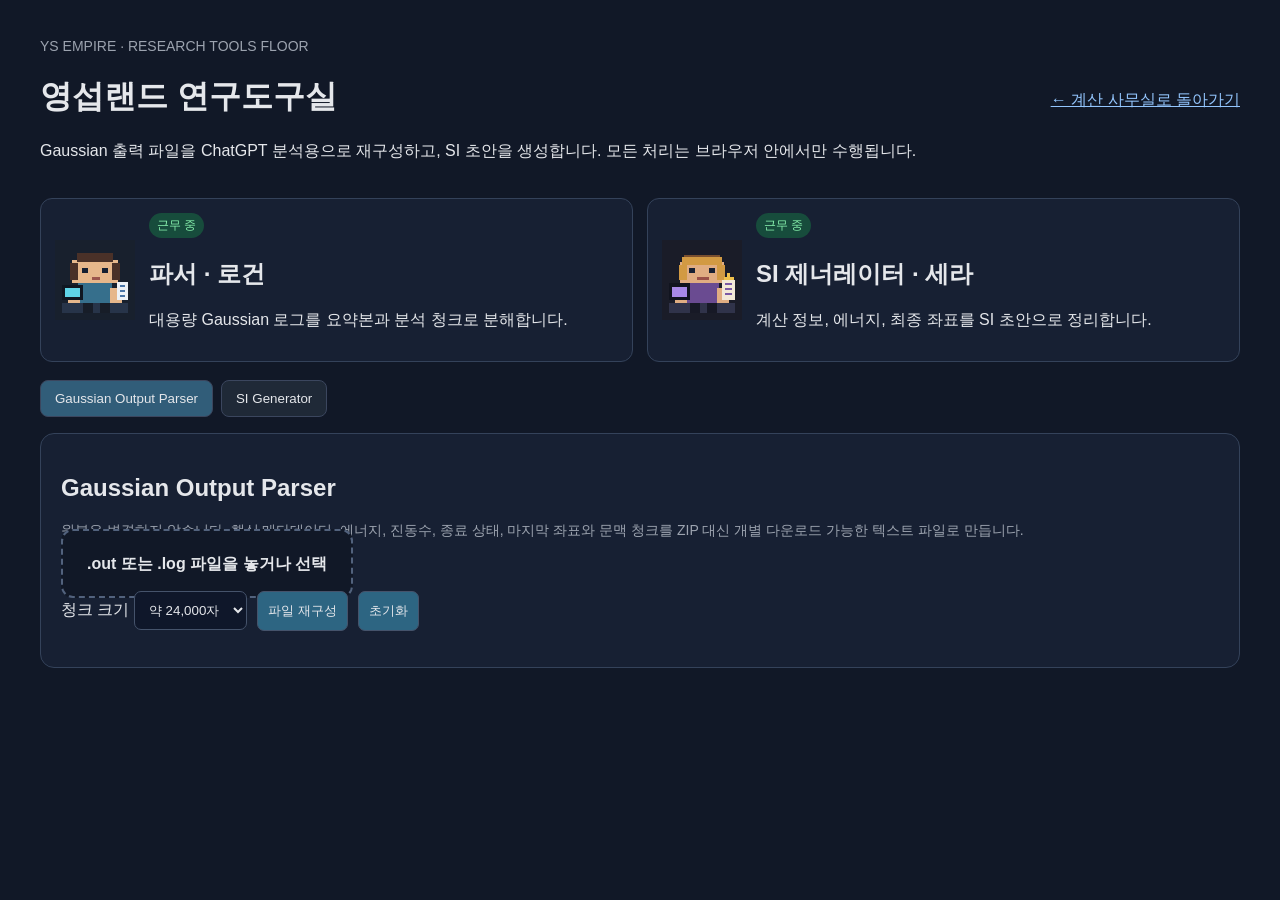
==== research-tools.html @ 0044a91e "feat: add Gaussian parser and SI generator workspace" ====
<!DOCTYPE html>
<html lang="ko" data-theme="dark">
<head>
  <meta charset="UTF-8" />
  <meta name="viewport" content="width=device-width, initial-scale=1.0" />
  <title>영섭랜드 연구도구실</title>
  <link rel="stylesheet" href="research-tools.css" />
</head>
<body class="tools-page">
  <main class="tools-shell">
    <header class="tools-head">
      <div>
        <p class="tool-note">YS EMPIRE · RESEARCH TOOLS FLOOR</p>
        <h1>영섭랜드 연구도구실</h1>
        <p>Gaussian 출력 파일을 ChatGPT 분석용으로 재구성하고, SI 초안을 생성합니다. 모든 처리는 브라우저 안에서만 수행됩니다.</p>
      </div>
      <a href="index.html">← 계산 사무실로 돌아가기</a>
    </header>

    <section class="employee-strip" aria-label="연구도구 직원">
      <article class="employee-mini">
        <img src="assets/characters/tool-parser.svg" alt="Gaussian Output Parser 직원" />
        <div><span class="status-chip">근무 중</span><h2>파서 · 로건</h2><p>대용량 Gaussian 로그를 요약본과 분석 청크로 분해합니다.</p></div>
      </article>
      <article class="employee-mini">
        <img src="assets/characters/tool-si-generator.svg" alt="SI Generator 직원" />
        <div><span class="status-chip">근무 중</span><h2>SI 제너레이터 · 세라</h2><p>계산 정보, 에너지, 최종 좌표를 SI 초안으로 정리합니다.</p></div>
      </article>
    </section>

    <nav class="tool-tabs">
      <button class="tool-tab active" data-target="parserPanel">Gaussian Output Parser</button>
      <button class="tool-tab" data-target="siPanel">SI Generator</button>
    </nav>

    <section id="parserPanel" class="tool-panel active">
      <h2>Gaussian Output Parser</h2>
      <p class="tool-note">원본은 변경하지 않습니다. 핵심 메타데이터, 에너지, 진동수, 종료 상태, 마지막 좌표와 문맥 청크를 ZIP 대신 개별 다운로드 가능한 텍스트 파일로 만듭니다.</p>
      <label id="parserDrop" class="drop-zone">
        <strong>.out 또는 .log 파일을 놓거나 선택</strong>
        <input id="parserFiles" type="file" accept=".out,.log,.txt" multiple hidden />
      </label>
      <div class="tool-controls">
        <label>청크 크기 <select id="chunkSize"><option value="12000">약 12,000자</option><option value="24000" selected>약 24,000자</option><option value="48000">약 48,000자</option></select></label>
        <button id="runParser">파일 재구성</button>
        <button id="clearParser">초기화</button>
      </div>
      <div id="parserFileList" class="file-list"></div>
      <div id="parserOutputs" class="output-list"></div>
    </section>

    <section id="siPanel" class="tool-panel">
      <h2>SI Generator</h2>
      <p class="tool-note">여러 Gaussian 파일을 선택하면 각 파일의 route section, charge/multiplicity, 종료 상태, SCF energy, thermal correction, imaginary frequency, 최종 Cartesian 좌표를 표와 문서 초안으로 정리합니다.</p>
      <label id="siDrop" class="drop-zone">
        <strong>SI에 포함할 Gaussian 파일을 놓거나 선택</strong>
        <input id="siFiles" type="file" accept=".out,.log,.txt" multiple hidden />
      </label>
      <div class="tool-controls">
        <label>제목 <input id="siTitle" value="Computational Details and Cartesian Coordinates" /></label>
        <button id="runSi">SI 초안 생성</button>
        <button id="clearSi">초기화</button>
      </div>
      <div id="siFileList" class="file-list"></div>
      <div id="siOutputs" class="output-list"></div>
    </section>
  </main>
  <script src="research-tools.js"></script>
</body>
</html>
---- research-tools.css ----
body.tools-page{margin:0;background:#111827;color:#e5e7eb;font-family:Arial,'Noto Sans KR',sans-serif}.tools-shell{max-width:1200px;margin:0 auto;padding:24px}.tools-head{display:flex;justify-content:space-between;gap:20px;align-items:center;margin-bottom:20px}.tools-head a{color:#93c5fd}.tool-tabs{display:flex;gap:8px;margin-bottom:16px}.tool-tab{padding:10px 14px;border:1px solid #3b465e;background:#1f2937;color:#e5e7eb;border-radius:8px;cursor:pointer}.tool-tab.active{background:#315d79}.tool-panel{display:none;background:#172033;border:1px solid #34425a;border-radius:14px;padding:20px}.tool-panel.active{display:block}.drop-zone{border:2px dashed #52627d;border-radius:12px;padding:24px;text-align:center;background:#111827}.drop-zone.drag{border-color:#67e8f9;background:#14283a}.tool-controls{display:flex;flex-wrap:wrap;gap:10px;margin:16px 0}.tool-controls button,.tool-controls select,.tool-controls input{padding:10px;border-radius:7px;border:1px solid #45536b;background:#0f172a;color:#e5e7eb}.tool-controls button{cursor:pointer;background:#2d6582}.file-list,.output-list{display:grid;gap:8px}.file-row,.output-card{background:#0f172a;border:1px solid #32415a;border-radius:8px;padding:10px}.mono{font-family:Consolas,monospace;white-space:pre-wrap;word-break:break-word}.tool-note{color:#9ca3af;font-size:14px}.employee-strip{display:grid;grid-template-columns:repeat(2,minmax(0,1fr));gap:14px;margin:18px 0}.employee-mini{display:flex;align-items:center;gap:14px;background:#172033;border:1px solid #34425a;border-radius:12px;padding:14px}.employee-mini img{width:80px;height:80px;image-rendering:pixelated}.status-chip{display:inline-block;padding:4px 8px;border-radius:999px;background:#174c3c;color:#86efac;font-size:12px}.progress-line{height:7px;background:#263449;border-radius:999px;overflow:hidden;margin-top:8px}.progress-line i{display:block;height:100%;background:#60a5fa}.download-link{display:inline-block;margin-right:8px;margin-top:8px;color:#93c5fd}.si-table{width:100%;border-collapse:collapse;margin-top:12px}.si-table th,.si-table td{border:1px solid #3b465e;padding:8px;text-align:left}.si-table input{width:100%;box-sizing:border-box;background:#0f172a;color:#e5e7eb;border:1px solid #45536b;padding:7px}.office-tools-floor{margin:18px 0 22px;padding:16px;border:1px solid var(--border-color,#34425a);border-radius:14px;background:var(--panel-bg,#172033)}.office-tools-floor h3{margin:0 0 12px}.office-tool-grid{display:grid;grid-template-columns:repeat(2,minmax(0,1fr));gap:12px}.office-tool-worker{display:flex;align-items:center;gap:12px;padding:12px;border:1px solid var(--border-color,#34425a);border-radius:12px;text-decoration:none;color:inherit;background:rgba(20,28,44,.65)}.office-tool-worker:hover{transform:translateY(-2px)}.office-tool-worker img{width:74px;height:74px;image-rendering:pixelated}.office-tool-worker strong,.office-tool-worker span{display:block}.office-tool-worker small{color:var(--muted,#9ca3af)}@media(max-width:720px){.employee-strip,.office-tool-grid{grid-template-columns:1fr}.tools-head{align-items:flex-start;flex-direction:column}}
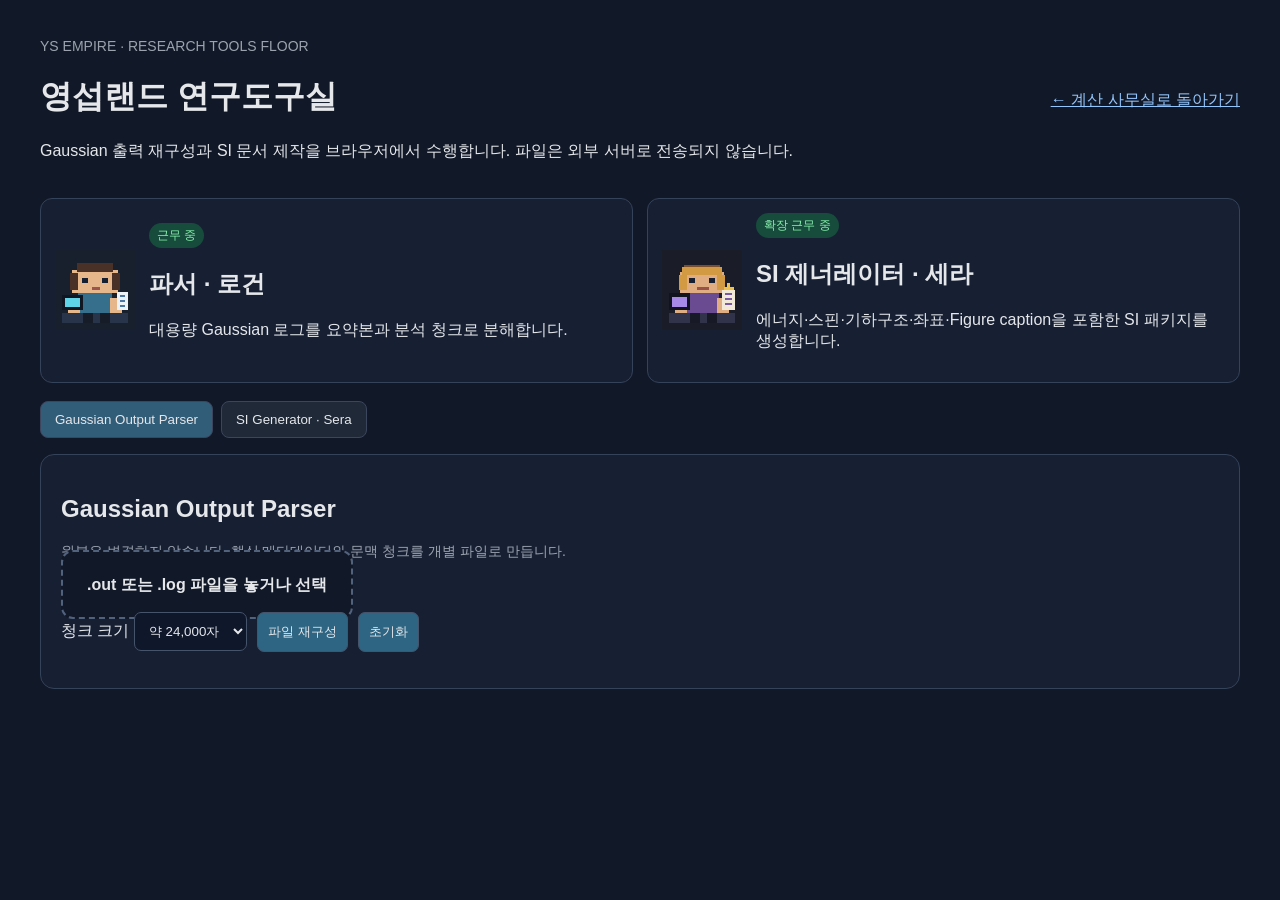
==== commit b1cbe2dc: "feat: expand Sera SI Generator workspace" ====
--- a/research-tools.html
+++ b/research-tools.html
@@ -9,62 +9,76 @@
 <body class="tools-page">
   <main class="tools-shell">
     <header class="tools-head">
-      <div>
-        <p class="tool-note">YS EMPIRE · RESEARCH TOOLS FLOOR</p>
-        <h1>영섭랜드 연구도구실</h1>
-        <p>Gaussian 출력 파일을 ChatGPT 분석용으로 재구성하고, SI 초안을 생성합니다. 모든 처리는 브라우저 안에서만 수행됩니다.</p>
-      </div>
+      <div><p class="tool-note">YS EMPIRE · RESEARCH TOOLS FLOOR</p><h1>영섭랜드 연구도구실</h1><p>Gaussian 출력 재구성과 SI 문서 제작을 브라우저에서 수행합니다. 파일은 외부 서버로 전송되지 않습니다.</p></div>
       <a href="index.html">← 계산 사무실로 돌아가기</a>
     </header>
 
-    <section class="employee-strip" aria-label="연구도구 직원">
-      <article class="employee-mini">
-        <img src="assets/characters/tool-parser.svg" alt="Gaussian Output Parser 직원" />
-        <div><span class="status-chip">근무 중</span><h2>파서 · 로건</h2><p>대용량 Gaussian 로그를 요약본과 분석 청크로 분해합니다.</p></div>
-      </article>
-      <article class="employee-mini">
-        <img src="assets/characters/tool-si-generator.svg" alt="SI Generator 직원" />
-        <div><span class="status-chip">근무 중</span><h2>SI 제너레이터 · 세라</h2><p>계산 정보, 에너지, 최종 좌표를 SI 초안으로 정리합니다.</p></div>
-      </article>
+    <section class="employee-strip">
+      <article class="employee-mini"><img src="assets/characters/tool-parser.svg" alt="Gaussian Output Parser 직원" /><div><span class="status-chip">근무 중</span><h2>파서 · 로건</h2><p>대용량 Gaussian 로그를 요약본과 분석 청크로 분해합니다.</p></div></article>
+      <article class="employee-mini featured"><img src="assets/characters/tool-si-generator.svg" alt="SI Generator 직원" /><div><span class="status-chip">확장 근무 중</span><h2>SI 제너레이터 · 세라</h2><p>에너지·스핀·기하구조·좌표·Figure caption을 포함한 SI 패키지를 생성합니다.</p></div></article>
     </section>
 
-    <nav class="tool-tabs">
-      <button class="tool-tab active" data-target="parserPanel">Gaussian Output Parser</button>
-      <button class="tool-tab" data-target="siPanel">SI Generator</button>
-    </nav>
+    <nav class="tool-tabs"><button class="tool-tab active" data-target="parserPanel">Gaussian Output Parser</button><button class="tool-tab" data-target="siPanel">SI Generator · Sera</button></nav>
 
     <section id="parserPanel" class="tool-panel active">
-      <h2>Gaussian Output Parser</h2>
-      <p class="tool-note">원본은 변경하지 않습니다. 핵심 메타데이터, 에너지, 진동수, 종료 상태, 마지막 좌표와 문맥 청크를 ZIP 대신 개별 다운로드 가능한 텍스트 파일로 만듭니다.</p>
-      <label id="parserDrop" class="drop-zone">
-        <strong>.out 또는 .log 파일을 놓거나 선택</strong>
-        <input id="parserFiles" type="file" accept=".out,.log,.txt" multiple hidden />
-      </label>
-      <div class="tool-controls">
-        <label>청크 크기 <select id="chunkSize"><option value="12000">약 12,000자</option><option value="24000" selected>약 24,000자</option><option value="48000">약 48,000자</option></select></label>
-        <button id="runParser">파일 재구성</button>
-        <button id="clearParser">초기화</button>
-      </div>
-      <div id="parserFileList" class="file-list"></div>
-      <div id="parserOutputs" class="output-list"></div>
+      <h2>Gaussian Output Parser</h2><p class="tool-note">원본은 변경하지 않습니다. 핵심 메타데이터와 문맥 청크를 개별 파일로 만듭니다.</p>
+      <label id="parserDrop" class="drop-zone"><strong>.out 또는 .log 파일을 놓거나 선택</strong><input id="parserFiles" type="file" accept=".out,.log,.txt" multiple hidden /></label>
+      <div class="tool-controls"><label>청크 크기 <select id="chunkSize"><option value="12000">약 12,000자</option><option value="24000" selected>약 24,000자</option><option value="48000">약 48,000자</option></select></label><button id="runParser">파일 재구성</button><button id="clearParser" class="secondary">초기화</button></div>
+      <div id="parserFileList" class="file-list"></div><div id="parserOutputs" class="output-list"></div>
     </section>
 
     <section id="siPanel" class="tool-panel">
-      <h2>SI Generator</h2>
-      <p class="tool-note">여러 Gaussian 파일을 선택하면 각 파일의 route section, charge/multiplicity, 종료 상태, SCF energy, thermal correction, imaginary frequency, 최종 Cartesian 좌표를 표와 문서 초안으로 정리합니다.</p>
-      <label id="siDrop" class="drop-zone">
-        <strong>SI에 포함할 Gaussian 파일을 놓거나 선택</strong>
-        <input id="siFiles" type="file" accept=".out,.log,.txt" multiple hidden />
-      </label>
-      <div class="tool-controls">
-        <label>제목 <input id="siTitle" value="Computational Details and Cartesian Coordinates" /></label>
-        <button id="runSi">SI 초안 생성</button>
-        <button id="clearSi">초기화</button>
+      <div class="sera-heading"><div><p class="tool-note">FULL WORKFLOW</p><h2>SI Generator · Sera</h2><p>기존 데스크톱 SI Generator의 데이터 처리 기능을 웹 워크플로로 이식한 버전입니다.</p></div><span id="seraStatus" class="status-chip">파일 대기</span></div>
+
+      <div class="workflow-grid">
+        <section class="form-card span-2">
+          <h3>0. Gaussian 파일 및 구조명</h3>
+          <label id="siDrop" class="drop-zone"><strong>Gaussian .out/.log 파일 또는 폴더를 선택</strong><small>브라우저 폴더 선택은 하위 폴더를 포함합니다.</small><input id="siFiles" type="file" accept=".out,.log,.txt" multiple hidden /></label>
+          <div class="inline-actions"><button id="chooseSiFiles">파일 추가</button><label class="button-like">폴더 전체 추가<input id="siFolder" type="file" webkitdirectory directory multiple hidden /></label><button id="autoGroupBtn" class="secondary">구조 자동 정렬</button><button id="clearSi" class="secondary">초기화</button></div>
+          <div id="siFileList" class="file-list"></div><div id="structureEditor" class="table-wrap"></div>
+        </section>
+
+        <section class="form-card"><h3>1. 문서 설정</h3>
+          <label>SI 제목<input id="siTitle" value="Computational Details and Cartesian Coordinates" /></label>
+          <label>Mechanism phrase<input id="mechanismPhrase" placeholder="예: O–O bond cleavage" /></label>
+          <label>출력 파일 접두어<input id="outputPrefix" value="SI_Generator" /></label>
+          <label class="check"><input id="includeAbsolute" type="checkbox" checked /> Absolute energy table 포함</label>
+          <label class="check"><input id="includeCoordinates" type="checkbox" checked /> Cartesian coordinates 포함</label>
+        </section>
+
+        <section class="form-card"><h3>2. 에너지 설정</h3>
+          <label>에너지 입력<select id="energyInputMode"><option value="auto">Gaussian에서 자동 추출</option><option value="manual-both">Absolute + Relative 수동</option><option value="manual-relative">Relative만 수동</option></select></label>
+          <label>Energy basis<select id="energyBasis"><option value="gibbs">Gibbs</option><option value="electronic">Electronic</option><option value="electronic-zpe">Electronic + ZPE</option><option value="enthalpy">Enthalpy</option><option value="current">Current/default behavior</option></select></label>
+          <label>Reference mode<select id="referenceMode"><option value="single">Single Structure</option><option value="separate">Separate Reactants</option><option value="numeric">Manual Numeric Reference</option><option value="manual-relative">Manual Relative Only</option></select></label>
+          <label>Reference 구조<select id="referenceStructure"></select></label>
+          <label>수동 reference 값<input id="manualReference" type="number" step="any" placeholder="Hartree" /></label>
+          <label>Separate reactants<input id="separateReactants" placeholder="구조명*계수 + 구조명*계수" /></label>
+        </section>
+
+        <section class="form-card span-2 manual-energy"><h3>3. 수동 에너지 표</h3><p class="tool-note">Excel에서 탭 구분 데이터를 그대로 붙여넣을 수 있습니다.</p>
+          <div class="two-col"><label>Absolute Energy Table<textarea id="manualAbsolute" rows="6" placeholder="Structure\tE\tZPE\tH\tG"></textarea></label><label>Relative Energy Table<textarea id="manualRelative" rows="6" placeholder="Structure\tΔG"></textarea></label></div>
+        </section>
+
+        <section class="form-card"><h3>4. Mulliken spin density</h3>
+          <label class="check"><input id="spinAuto" type="checkbox" checked /> 자동 분석</label>
+          <label>Tracked atoms<input id="spinAutoCount" type="number" min="1" max="20" value="6" /></label>
+          <label>수동 Atom IDs<input id="spinManualIds" placeholder="예: 1, 12, 38, 39" disabled /></label>
+          <label class="check"><input id="spinSeparateReport" type="checkbox" checked /> 강조 분석 별도 보고서 생성</label>
+        </section>
+
+        <section class="form-card"><h3>5. Key geometries</h3><p class="tool-note">한 줄마다 이름 = 원자번호. 2개 거리, 3개 각도, 4개 dihedral.</p><textarea id="geometryRules" rows="8" placeholder="Fe–N = 1,38\nN–O = 38,39\nFe–N–O = 1,38,39"></textarea></section>
+
+        <section class="form-card"><h3>6. Figure captions</h3><textarea id="figureCaptions" rows="8" placeholder="한 줄에 caption 하나씩 입력"></textarea><p class="tool-note">Figure S1부터 자동 번호를 부여합니다.</p></section>
+
+        <section class="form-card"><h3>7. 구조명 서식</h3><p>구조명에 <code>_{text}</code>와 <code>^{text}</code>를 사용하면 아래첨자와 위첨자 표기를 유지합니다.</p><div class="format-preview" id="formatPreview">예: Fe_{2}^{III}</div></section>
       </div>
-      <div id="siFileList" class="file-list"></div>
+
+      <div class="generation-bar"><button id="runSi" class="primary-large">Generate SI + XYZ</button><button id="generateSiOnly">SI Only</button><button id="generateXyzOnly">XYZ Only</button><button id="saveProjectBtn" class="secondary">설정 JSON 저장</button><label class="button-like secondary">설정 JSON 불러오기<input id="loadProjectInput" type="file" accept=".json" hidden /></label></div>
+      <div id="siProgress" class="progress-box" hidden><div><strong id="siProgressText">준비 중</strong><span id="siProgressPct">0%</span></div><progress id="siProgressBar" max="100" value="0"></progress></div>
       <div id="siOutputs" class="output-list"></div>
     </section>
   </main>
   <script src="research-tools.js"></script>
+  <script>(()=>{const target=location.hash.slice(1);if(!target)return;document.querySelector(`.tool-tab[data-target="${target}"]`)?.click();})();</script>
 </body>
 </html>
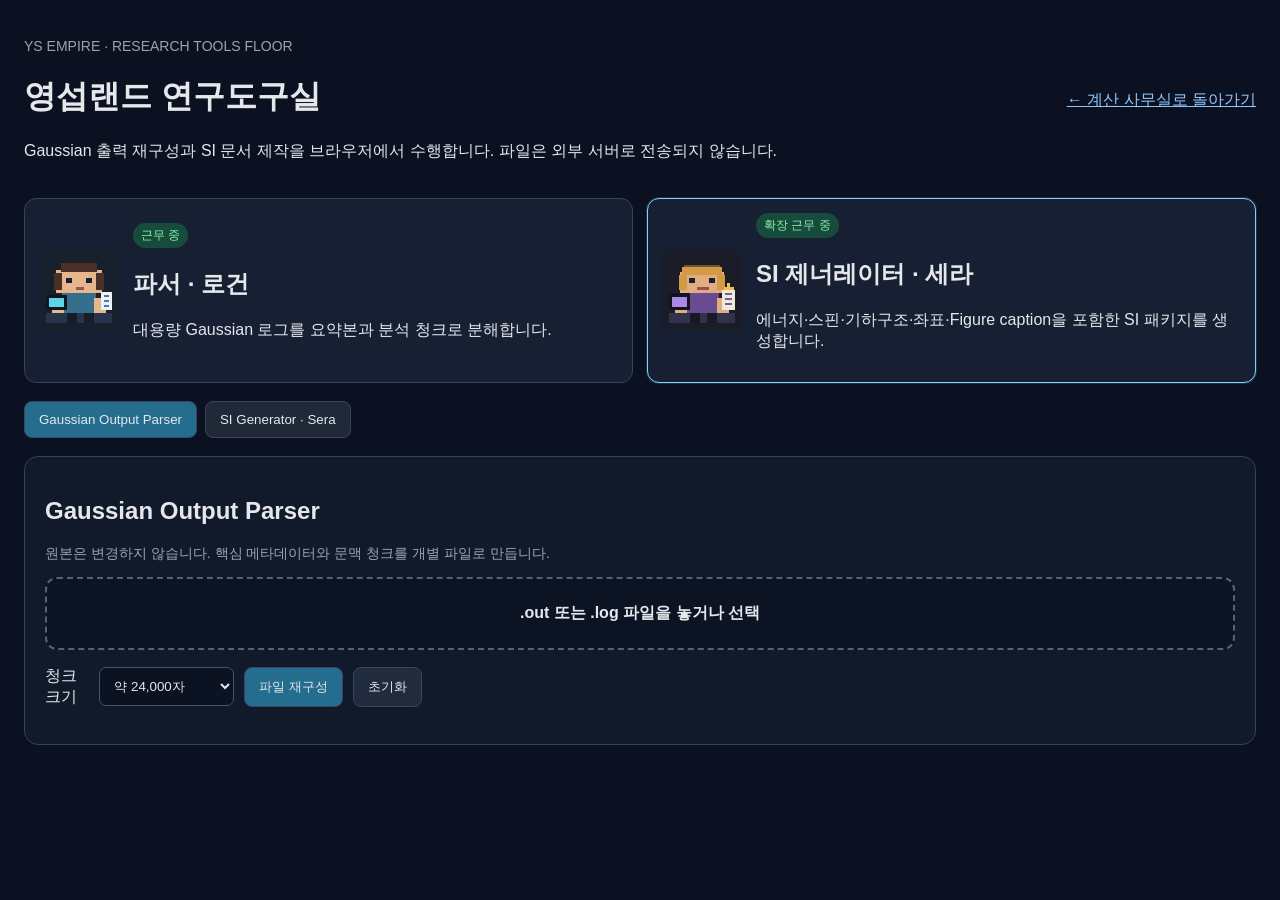
==== commit 5e9faf76: "fix: load Sera export hardening" ====
--- a/research-tools.html
+++ b/research-tools.html
@@ -29,56 +29,22 @@
 
     <section id="siPanel" class="tool-panel">
       <div class="sera-heading"><div><p class="tool-note">FULL WORKFLOW</p><h2>SI Generator · Sera</h2><p>기존 데스크톱 SI Generator의 데이터 처리 기능을 웹 워크플로로 이식한 버전입니다.</p></div><span id="seraStatus" class="status-chip">파일 대기</span></div>
-
       <div class="workflow-grid">
-        <section class="form-card span-2">
-          <h3>0. Gaussian 파일 및 구조명</h3>
-          <label id="siDrop" class="drop-zone"><strong>Gaussian .out/.log 파일 또는 폴더를 선택</strong><small>브라우저 폴더 선택은 하위 폴더를 포함합니다.</small><input id="siFiles" type="file" accept=".out,.log,.txt" multiple hidden /></label>
-          <div class="inline-actions"><button id="chooseSiFiles">파일 추가</button><label class="button-like">폴더 전체 추가<input id="siFolder" type="file" webkitdirectory directory multiple hidden /></label><button id="autoGroupBtn" class="secondary">구조 자동 정렬</button><button id="clearSi" class="secondary">초기화</button></div>
-          <div id="siFileList" class="file-list"></div><div id="structureEditor" class="table-wrap"></div>
-        </section>
-
-        <section class="form-card"><h3>1. 문서 설정</h3>
-          <label>SI 제목<input id="siTitle" value="Computational Details and Cartesian Coordinates" /></label>
-          <label>Mechanism phrase<input id="mechanismPhrase" placeholder="예: O–O bond cleavage" /></label>
-          <label>출력 파일 접두어<input id="outputPrefix" value="SI_Generator" /></label>
-          <label class="check"><input id="includeAbsolute" type="checkbox" checked /> Absolute energy table 포함</label>
-          <label class="check"><input id="includeCoordinates" type="checkbox" checked /> Cartesian coordinates 포함</label>
-        </section>
-
-        <section class="form-card"><h3>2. 에너지 설정</h3>
-          <label>에너지 입력<select id="energyInputMode"><option value="auto">Gaussian에서 자동 추출</option><option value="manual-both">Absolute + Relative 수동</option><option value="manual-relative">Relative만 수동</option></select></label>
-          <label>Energy basis<select id="energyBasis"><option value="gibbs">Gibbs</option><option value="electronic">Electronic</option><option value="electronic-zpe">Electronic + ZPE</option><option value="enthalpy">Enthalpy</option><option value="current">Current/default behavior</option></select></label>
-          <label>Reference mode<select id="referenceMode"><option value="single">Single Structure</option><option value="separate">Separate Reactants</option><option value="numeric">Manual Numeric Reference</option><option value="manual-relative">Manual Relative Only</option></select></label>
-          <label>Reference 구조<select id="referenceStructure"></select></label>
-          <label>수동 reference 값<input id="manualReference" type="number" step="any" placeholder="Hartree" /></label>
-          <label>Separate reactants<input id="separateReactants" placeholder="구조명*계수 + 구조명*계수" /></label>
-        </section>
-
-        <section class="form-card span-2 manual-energy"><h3>3. 수동 에너지 표</h3><p class="tool-note">Excel에서 탭 구분 데이터를 그대로 붙여넣을 수 있습니다.</p>
-          <div class="two-col"><label>Absolute Energy Table<textarea id="manualAbsolute" rows="6" placeholder="Structure\tE\tZPE\tH\tG"></textarea></label><label>Relative Energy Table<textarea id="manualRelative" rows="6" placeholder="Structure\tΔG"></textarea></label></div>
-        </section>
-
-        <section class="form-card"><h3>4. Mulliken spin density</h3>
-          <label class="check"><input id="spinAuto" type="checkbox" checked /> 자동 분석</label>
-          <label>Tracked atoms<input id="spinAutoCount" type="number" min="1" max="20" value="6" /></label>
-          <label>수동 Atom IDs<input id="spinManualIds" placeholder="예: 1, 12, 38, 39" disabled /></label>
-          <label class="check"><input id="spinSeparateReport" type="checkbox" checked /> 강조 분석 별도 보고서 생성</label>
-        </section>
-
+        <section class="form-card span-2"><h3>0. Gaussian 파일 및 구조명</h3><label id="siDrop" class="drop-zone"><strong>Gaussian .out/.log 파일 또는 폴더를 선택</strong><small>브라우저 폴더 선택은 하위 폴더를 포함합니다.</small><input id="siFiles" type="file" accept=".out,.log,.txt" multiple hidden /></label><div class="inline-actions"><button id="chooseSiFiles">파일 추가</button><label class="button-like">폴더 전체 추가<input id="siFolder" type="file" webkitdirectory directory multiple hidden /></label><button id="autoGroupBtn" class="secondary">구조 자동 정렬</button><button id="clearSi" class="secondary">초기화</button></div><div id="siFileList" class="file-list"></div><div id="structureEditor" class="table-wrap"></div></section>
+        <section class="form-card"><h3>1. 문서 설정</h3><label>SI 제목<input id="siTitle" value="Computational Details and Cartesian Coordinates" /></label><label>Mechanism phrase<input id="mechanismPhrase" placeholder="예: O–O bond cleavage" /></label><label>출력 파일 접두어<input id="outputPrefix" value="SI_Generator" /></label><label class="check"><input id="includeAbsolute" type="checkbox" checked /> Absolute energy table 포함</label><label class="check"><input id="includeCoordinates" type="checkbox" checked /> Cartesian coordinates 포함</label></section>
+        <section class="form-card"><h3>2. 에너지 설정</h3><label>에너지 입력<select id="energyInputMode"><option value="auto">Gaussian에서 자동 추출</option><option value="manual-both">Absolute + Relative 수동</option><option value="manual-relative">Relative만 수동</option></select></label><label>Energy basis<select id="energyBasis"><option value="gibbs">Gibbs</option><option value="electronic">Electronic</option><option value="electronic-zpe">Electronic + ZPE</option><option value="enthalpy">Enthalpy</option><option value="current">Current/default behavior</option></select></label><label>Reference mode<select id="referenceMode"><option value="single">Single Structure</option><option value="separate">Separate Reactants</option><option value="numeric">Manual Numeric Reference</option><option value="manual-relative">Manual Relative Only</option></select></label><label>Reference 구조<select id="referenceStructure"></select></label><label>수동 reference 값<input id="manualReference" type="number" step="any" placeholder="Hartree" /></label><label>Separate reactants<input id="separateReactants" placeholder="구조명*계수 + 구조명*계수" /></label></section>
+        <section class="form-card span-2 manual-energy"><h3>3. 수동 에너지 표</h3><p class="tool-note">Excel에서 탭 구분 데이터를 그대로 붙여넣을 수 있습니다.</p><div class="two-col"><label>Absolute Energy Table<textarea id="manualAbsolute" rows="6" placeholder="Structure\tE\tZPE\tH\tG"></textarea></label><label>Relative Energy Table<textarea id="manualRelative" rows="6" placeholder="Structure\tΔG"></textarea></label></div></section>
+        <section class="form-card"><h3>4. Mulliken spin density</h3><label class="check"><input id="spinAuto" type="checkbox" checked /> 자동 분석</label><label>Tracked atoms<input id="spinAutoCount" type="number" min="1" max="20" value="6" /></label><label>수동 Atom IDs<input id="spinManualIds" placeholder="예: 1, 12, 38, 39" disabled /></label><label class="check"><input id="spinSeparateReport" type="checkbox" checked /> 강조 분석 별도 보고서 생성</label></section>
         <section class="form-card"><h3>5. Key geometries</h3><p class="tool-note">한 줄마다 이름 = 원자번호. 2개 거리, 3개 각도, 4개 dihedral.</p><textarea id="geometryRules" rows="8" placeholder="Fe–N = 1,38\nN–O = 38,39\nFe–N–O = 1,38,39"></textarea></section>
-
         <section class="form-card"><h3>6. Figure captions</h3><textarea id="figureCaptions" rows="8" placeholder="한 줄에 caption 하나씩 입력"></textarea><p class="tool-note">Figure S1부터 자동 번호를 부여합니다.</p></section>
-
         <section class="form-card"><h3>7. 구조명 서식</h3><p>구조명에 <code>_{text}</code>와 <code>^{text}</code>를 사용하면 아래첨자와 위첨자 표기를 유지합니다.</p><div class="format-preview" id="formatPreview">예: Fe_{2}^{III}</div></section>
       </div>
-
       <div class="generation-bar"><button id="runSi" class="primary-large">Generate SI + XYZ</button><button id="generateSiOnly">SI Only</button><button id="generateXyzOnly">XYZ Only</button><button id="saveProjectBtn" class="secondary">설정 JSON 저장</button><label class="button-like secondary">설정 JSON 불러오기<input id="loadProjectInput" type="file" accept=".json" hidden /></label></div>
-      <div id="siProgress" class="progress-box" hidden><div><strong id="siProgressText">준비 중</strong><span id="siProgressPct">0%</span></div><progress id="siProgressBar" max="100" value="0"></progress></div>
-      <div id="siOutputs" class="output-list"></div>
+      <div id="siProgress" class="progress-box" hidden><div><strong id="siProgressText">준비 중</strong><span id="siProgressPct">0%</span></div><progress id="siProgressBar" max="100" value="0"></progress></div><div id="siOutputs" class="output-list"></div>
     </section>
   </main>
   <script src="research-tools.js"></script>
+  <script src="research-tools-hotfix.js"></script>
   <script>(()=>{const target=location.hash.slice(1);if(!target)return;document.querySelector(`.tool-tab[data-target="${target}"]`)?.click();})();</script>
 </body>
 </html>
--- a/research-tools.css
+++ b/research-tools.css
@@ -1 +1 @@
-body.tools-page{margin:0;background:#111827;color:#e5e7eb;font-family:Arial,'Noto Sans KR',sans-serif}.tools-shell{max-width:1200px;margin:0 auto;padding:24px}.tools-head{display:flex;justify-content:space-between;gap:20px;align-items:center;margin-bottom:20px}.tools-head a{color:#93c5fd}.tool-tabs{display:flex;gap:8px;margin-bottom:16px}.tool-tab{padding:10px 14px;border:1px solid #3b465e;background:#1f2937;color:#e5e7eb;border-radius:8px;cursor:pointer}.tool-tab.active{background:#315d79}.tool-panel{display:none;background:#172033;border:1px solid #34425a;border-radius:14px;padding:20px}.tool-panel.active{display:block}.drop-zone{border:2px dashed #52627d;border-radius:12px;padding:24px;text-align:center;background:#111827}.drop-zone.drag{border-color:#67e8f9;background:#14283a}.tool-controls{display:flex;flex-wrap:wrap;gap:10px;margin:16px 0}.tool-controls button,.tool-controls select,.tool-controls input{padding:10px;border-radius:7px;border:1px solid #45536b;background:#0f172a;color:#e5e7eb}.tool-controls button{cursor:pointer;background:#2d6582}.file-list,.output-list{display:grid;gap:8px}.file-row,.output-card{background:#0f172a;border:1px solid #32415a;border-radius:8px;padding:10px}.mono{font-family:Consolas,monospace;white-space:pre-wrap;word-break:break-word}.tool-note{color:#9ca3af;font-size:14px}.employee-strip{display:grid;grid-template-columns:repeat(2,minmax(0,1fr));gap:14px;margin:18px 0}.employee-mini{display:flex;align-items:center;gap:14px;background:#172033;border:1px solid #34425a;border-radius:12px;padding:14px}.employee-mini img{width:80px;height:80px;image-rendering:pixelated}.status-chip{display:inline-block;padding:4px 8px;border-radius:999px;background:#174c3c;color:#86efac;font-size:12px}.progress-line{height:7px;background:#263449;border-radius:999px;overflow:hidden;margin-top:8px}.progress-line i{display:block;height:100%;background:#60a5fa}.download-link{display:inline-block;margin-right:8px;margin-top:8px;color:#93c5fd}.si-table{width:100%;border-collapse:collapse;margin-top:12px}.si-table th,.si-table td{border:1px solid #3b465e;padding:8px;text-align:left}.si-table input{width:100%;box-sizing:border-box;background:#0f172a;color:#e5e7eb;border:1px solid #45536b;padding:7px}.office-tools-floor{margin:18px 0 22px;padding:16px;border:1px solid var(--border-color,#34425a);border-radius:14px;background:var(--panel-bg,#172033)}.office-tools-floor h3{margin:0 0 12px}.office-tool-grid{display:grid;grid-template-columns:repeat(2,minmax(0,1fr));gap:12px}.office-tool-worker{display:flex;align-items:center;gap:12px;padding:12px;border:1px solid var(--border-color,#34425a);border-radius:12px;text-decoration:none;color:inherit;background:rgba(20,28,44,.65)}.office-tool-worker:hover{transform:translateY(-2px)}.office-tool-worker img{width:74px;height:74px;image-rendering:pixelated}.office-tool-worker strong,.office-tool-worker span{display:block}.office-tool-worker small{color:var(--muted,#9ca3af)}@media(max-width:720px){.employee-strip,.office-tool-grid{grid-template-columns:1fr}.tools-head{align-items:flex-start;flex-direction:column}}+*{box-sizing:border-box}body.tools-page{margin:0;background:#0b1120;color:#e5e7eb;font-family:Arial,'Noto Sans KR',sans-serif}.tools-shell{max-width:1380px;margin:0 auto;padding:24px}.tools-head,.sera-heading{display:flex;justify-content:space-between;gap:20px;align-items:center}.tools-head{margin-bottom:20px}.tools-head a{color:#93c5fd}.tool-tabs{display:flex;gap:8px;margin:18px 0}.tool-tab,.tool-controls button,.inline-actions button,.generation-bar button,.button-like{padding:10px 14px;border:1px solid #3b465e;background:#1f2937;color:#e5e7eb;border-radius:8px;cursor:pointer;text-decoration:none}.tool-tab.active,.primary-large,.tool-controls button:not(.secondary){background:#256d8f}.tool-panel{display:none;background:#111a2b;border:1px solid #34425a;border-radius:14px;padding:20px}.tool-panel.active{display:block}.drop-zone{display:grid;gap:6px;border:2px dashed #52627d;border-radius:12px;padding:24px;text-align:center;background:#0c1424;cursor:pointer}.drop-zone.drag{border-color:#67e8f9;background:#14283a}.tool-controls,.inline-actions,.generation-bar{display:flex;flex-wrap:wrap;gap:10px;margin:16px 0;align-items:center}.tool-controls select,.tool-controls input,.form-card input,.form-card select,.form-card textarea{width:100%;padding:10px;border-radius:7px;border:1px solid #45536b;background:#0b1322;color:#e5e7eb}.tool-controls label{display:flex;gap:8px;align-items:center}.file-list,.output-list{display:grid;gap:8px}.file-row,.output-card{background:#0c1424;border:1px solid #32415a;border-radius:8px;padding:10px}.mono{font-family:Consolas,monospace;white-space:pre-wrap;word-break:break-word;max-height:360px;overflow:auto}.tool-note{color:#9ca3af;font-size:14px}.employee-strip{display:grid;grid-template-columns:repeat(2,minmax(0,1fr));gap:14px;margin:18px 0}.employee-mini{display:flex;align-items:center;gap:14px;background:#172033;border:1px solid #34425a;border-radius:12px;padding:14px}.employee-mini.featured{border-color:#7dd3fc;box-shadow:0 0 0 1px rgba(125,211,252,.15)}.employee-mini img{width:80px;height:80px;image-rendering:pixelated}.status-chip{display:inline-block;padding:4px 8px;border-radius:999px;background:#174c3c;color:#86efac;font-size:12px}.download-link{display:inline-block;margin-right:8px;margin-top:8px;color:#93c5fd}.workflow-grid{display:grid;grid-template-columns:repeat(2,minmax(0,1fr));gap:14px;margin-top:16px}.form-card{background:#0c1424;border:1px solid #34425a;border-radius:12px;padding:16px}.form-card.span-2{grid-column:1/-1}.form-card h3{margin-top:0}.form-card label{display:grid;gap:6px;margin:10px 0}.form-card label.check{display:flex;align-items:center;gap:8px}.form-card label.check input{width:auto}.two-col{display:grid;grid-template-columns:1fr 1fr;gap:14px}.table-wrap{overflow:auto;margin-top:12px}.si-table{width:100%;border-collapse:collapse;min-width:900px}.si-table th,.si-table td{border:1px solid #3b465e;padding:8px;text-align:left}.si-table input,.si-table select{width:100%;background:#0b1322;color:#e5e7eb;border:1px solid #45536b;padding:7px}.button-like{display:inline-flex;align-items:center}.secondary{background:#202b3d!important}.primary-large{font-weight:800;font-size:16px}.generation-bar{position:sticky;bottom:0;padding:12px;background:rgba(11,17,32,.94);border-top:1px solid #34425a;z-index:4}.progress-box{padding:12px;background:#0c1424;border:1px solid #34425a;border-radius:10px}.progress-box>div{display:flex;justify-content:space-between}.progress-box progress{width:100%;height:14px}.format-preview{padding:12px;border:1px dashed #52627d;border-radius:8px;font-family:'Times New Roman',serif;font-size:20px}.output-card details{margin-top:10px}.output-card table{width:100%;border-collapse:collapse}.output-card th,.output-card td{border:1px solid #334155;padding:6px}.office-tools-floor{margin:18px 0 22px;padding:16px;border:1px solid var(--border-color,#34425a);border-radius:14px;background:var(--panel-bg,#172033)}.office-tool-grid{display:grid;grid-template-columns:repeat(2,minmax(0,1fr));gap:12px}.office-tool-worker{display:flex;align-items:center;gap:12px;padding:12px;border:1px solid var(--border-color,#34425a);border-radius:12px;text-decoration:none;color:inherit;background:rgba(20,28,44,.65)}.office-tool-worker img{width:74px;height:74px;image-rendering:pixelated}@media(max-width:800px){.employee-strip,.office-tool-grid,.workflow-grid,.two-col{grid-template-columns:1fr}.form-card.span-2{grid-column:auto}.tools-head,.sera-heading{align-items:flex-start;flex-direction:column}.tools-shell{padding:12px}}
